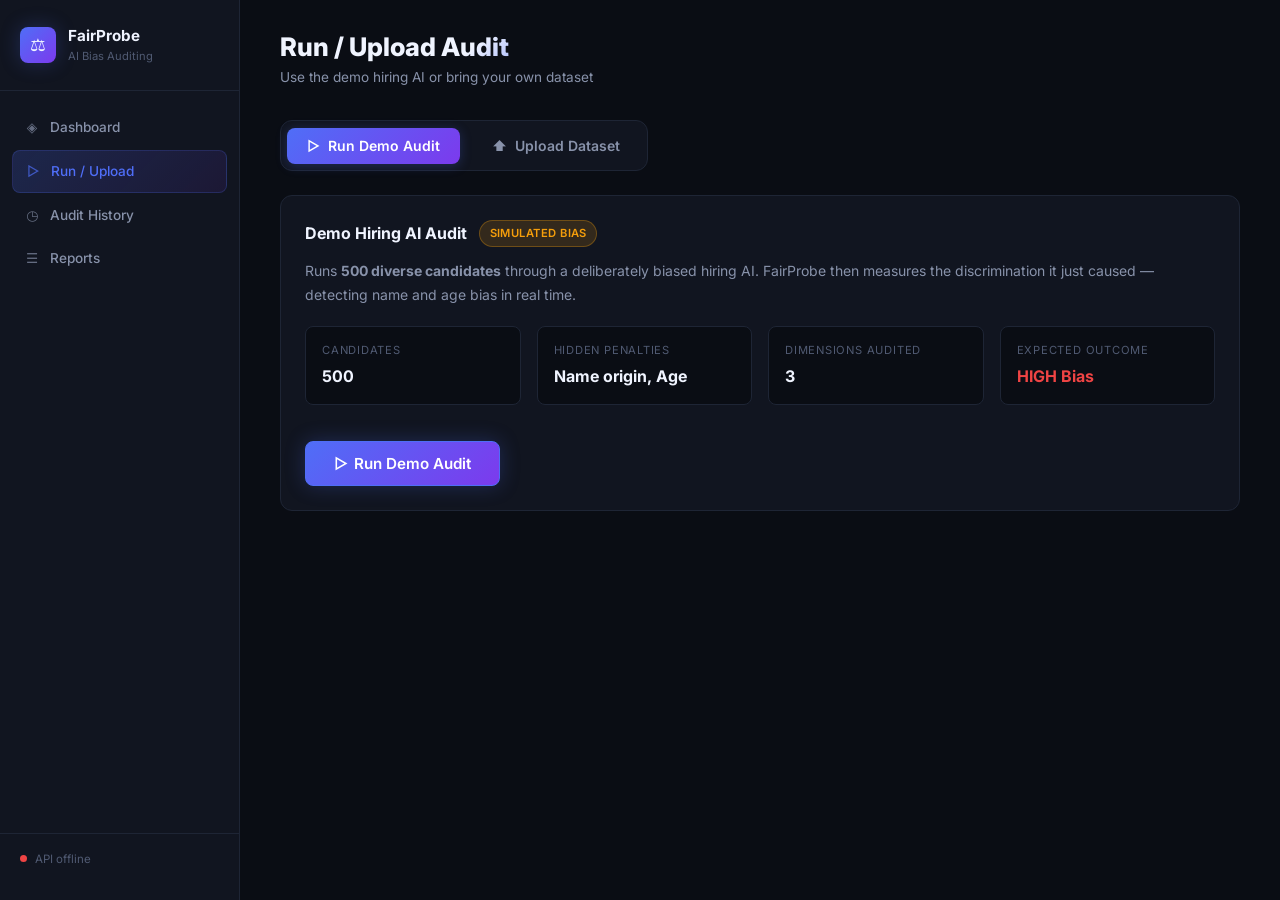
==== frontend/audit.html @ 2b92f5e0 "Save existing state with backend security fixes and base frontend" ====
<!DOCTYPE html>
<html lang="en">
<head>
  <meta charset="UTF-8" />
  <meta name="viewport" content="width=device-width, initial-scale=1.0" />
  <title>Run Audit — FairProbe</title>
  <meta name="description" content="Run a demo audit or upload your own dataset to detect AI bias." />
  <link rel="preconnect" href="https://fonts.googleapis.com" />
  <link href="https://fonts.googleapis.com/css2?family=Inter:wght@300;400;500;600;700;800&family=JetBrains+Mono:wght@400;500&display=swap" rel="stylesheet" />
  <link rel="stylesheet" href="css/style.css" />
</head>
<body>
  <nav class="sidebar" id="sidebar">
    <div class="sidebar-brand">
      <div class="brand-icon">⚖</div>
      <div>
        <div class="brand-name">FairProbe</div>
        <div class="brand-sub">AI Bias Auditing</div>
      </div>
    </div>
    <ul class="nav-list">
      <li><a href="index.html" class="nav-link">
        <span class="nav-icon">◈</span> Dashboard
      </a></li>
      <li><a href="audit.html" class="nav-link active">
        <span class="nav-icon">▷</span> Run / Upload
      </a></li>
      <li><a href="history.html" class="nav-link">
        <span class="nav-icon">◷</span> Audit History
      </a></li>
      <li><a href="report.html" class="nav-link">
        <span class="nav-icon">☰</span> Reports
      </a></li>
    </ul>
    <div class="sidebar-footer">
      <div class="status-dot" id="api-status-dot"></div>
      <span id="api-status-label">Connecting…</span>
    </div>
  </nav>

  <main class="main">
    <header class="topbar">
      <div>
        <h1 class="page-title">Run / Upload Audit</h1>
        <p class="page-sub">Use the demo hiring AI or bring your own dataset</p>
      </div>
    </header>

    <!-- Mode Toggle -->
    <div class="mode-toggle" id="mode-toggle">
      <button class="mode-btn mode-btn--active" id="tab-demo" onclick="switchMode('demo')">
        <span>▷</span> Run Demo Audit
      </button>
      <button class="mode-btn" id="tab-upload" onclick="switchMode('upload')">
        <span>⬆</span> Upload Dataset
      </button>
    </div>

    <!-- ── Demo Mode ── -->
    <section class="card" id="panel-demo">
      <div class="card-header">
        <h2 class="card-title">Demo Hiring AI Audit</h2>
        <span class="badge badge-warning">Simulated Bias</span>
      </div>
      <p class="card-desc">
        Runs <strong>500 diverse candidates</strong> through a deliberately biased hiring AI. 
        FairProbe then measures the discrimination it just caused — detecting name and age bias in real time.
      </p>

      <div class="info-grid">
        <div class="info-item">
          <div class="info-label">Candidates</div>
          <div class="info-val">500</div>
        </div>
        <div class="info-item">
          <div class="info-label">Hidden Penalties</div>
          <div class="info-val">Name origin, Age</div>
        </div>
        <div class="info-item">
          <div class="info-label">Dimensions Audited</div>
          <div class="info-val">3</div>
        </div>
        <div class="info-item">
          <div class="info-label">Expected Outcome</div>
          <div class="info-val text-danger">HIGH Bias</div>
        </div>
      </div>

      <button class="btn btn-primary btn-lg" id="btn-run-demo" onclick="runDemoAudit()">
        <span id="run-icon">▷</span>
        <span id="run-label">Run Demo Audit</span>
      </button>

      <div class="result-box" id="demo-result" style="display:none"></div>
    </section>

    <!-- ── Upload Mode ── -->
    <section class="card" id="panel-upload" style="display:none">
      <div class="card-header">
        <h2 class="card-title">Upload Existing Dataset</h2>
        <span class="badge badge-info">CSV or JSON</span>
      </div>
      <p class="card-desc">
        Upload a file containing your existing application decisions. 
        FairProbe will run its full bias analysis on your real-world data.
      </p>

      <!-- Format Guide -->
      <div class="format-tabs">
        <button class="fmt-tab fmt-tab--active" onclick="showFmt('csv')">CSV Format</button>
        <button class="fmt-tab" onclick="showFmt('json')">JSON Format</button>
      </div>

      <div class="format-example" id="fmt-csv">
        <div class="code-label">Required: <code>decision</code> column · Optional: name, age, ethnicity, experience, gpa, score</div>
        <pre class="code-block">name,age,ethnicity,experience,gpa,decision,score
James Smith,30,Caucasian,5,3.5,accepted,75
Mohammed Hassan,28,Middle Eastern,5,3.5,rejected,44
Lakisha Williams,27,African American,4,3.6,rejected,38
Emily White,29,Caucasian,4,3.4,accepted,70</pre>
      </div>

      <div class="format-example" id="fmt-json" style="display:none">
        <div class="code-label">Array of objects — same fields apply</div>
        <pre class="code-block">[
  {"name": "James Smith", "age": 30, "ethnicity": "Caucasian",
   "experience": 5, "gpa": 3.5, "decision": "accepted", "score": 75},
  {"name": "Mohammed Hassan", "age": 28, "ethnicity": "Middle Eastern",
   "experience": 5, "gpa": 3.5, "decision": "rejected", "score": 44}
]</pre>
      </div>

      <!-- Drop Zone -->
      <div class="dropzone" id="dropzone"
           ondragover="handleDragOver(event)"
           ondragleave="handleDragLeave(event)"
           ondrop="handleDrop(event)"
           onclick="document.getElementById('file-input').click()">
        <div class="drop-icon">⬆</div>
        <div class="drop-title">Drop your file here</div>
        <div class="drop-sub">or click to browse · .csv or .json · max 10 MB</div>
        <input type="file" id="file-input" accept=".csv,.json" style="display:none" onchange="handleFileSelect(event)" />
      </div>

      <!-- File Preview -->
      <div class="file-preview" id="file-preview" style="display:none">
        <div class="file-preview-header">
          <div class="file-info">
            <span class="file-icon">📄</span>
            <div>
              <div class="file-name" id="file-name"></div>
              <div class="file-meta" id="file-meta"></div>
            </div>
          </div>
          <button class="btn btn-ghost btn-sm" onclick="clearFile()">✕ Remove</button>
        </div>
        <!-- CSV Preview Table -->
        <div id="csv-preview-wrap" style="display:none">
          <div class="preview-label">Preview (first 5 rows)</div>
          <div class="table-wrap">
            <table class="data-table" id="preview-table">
              <thead id="preview-head"></thead>
              <tbody id="preview-body"></tbody>
            </table>
          </div>
        </div>
      </div>

      <button class="btn btn-primary btn-lg" id="btn-upload" onclick="uploadDataset()" disabled>
        <span id="upload-icon">⬆</span>
        <span id="upload-label">Upload & Analyse</span>
      </button>

      <div class="result-box" id="upload-result" style="display:none"></div>
    </section>
  </main>

  <script src="js/config.js"></script>
  <script src="js/api.js"></script>
  <script src="js/audit.js"></script>
</body>
</html>
---- frontend/css/style.css ----
/* ── FairProbe Design System ────────────────────────────────────────────────── */

:root {
  --bg:          #0a0d14;
  --bg-card:     #111520;
  --bg-hover:    #161b2a;
  --bg-input:    #0e1219;
  --border:      #1e2535;
  --border-soft: #252d40;

  --accent:      #4f6ef7;
  --accent-glow: rgba(79,110,247,0.25);
  --accent-2:    #7c3aed;

  --success:     #22c55e;
  --warning:     #f59e0b;
  --danger:      #ef4444;
  --info:        #38bdf8;

  --text-1:      #f0f4ff;
  --text-2:      #8892aa;
  --text-3:      #505a72;

  --sidebar-w:   240px;
  --radius:      12px;
  --radius-sm:   8px;
  --shadow:      0 4px 24px rgba(0,0,0,0.5);
  --transition:  0.18s ease;
}

*, *::before, *::after { box-sizing: border-box; margin: 0; padding: 0; }

html { scroll-behavior: smooth; }

body {
  font-family: 'Inter', system-ui, sans-serif;
  background: var(--bg);
  color: var(--text-1);
  display: flex;
  min-height: 100vh;
  font-size: 14px;
  line-height: 1.6;
}

/* ── Scrollbar ─────────────────────────────────────────────────────────────── */
::-webkit-scrollbar { width: 6px; height: 6px; }
::-webkit-scrollbar-track { background: var(--bg); }
::-webkit-scrollbar-thumb { background: var(--border-soft); border-radius: 4px; }

/* ── Sidebar ───────────────────────────────────────────────────────────────── */
.sidebar {
  width: var(--sidebar-w);
  min-height: 100vh;
  background: var(--bg-card);
  border-right: 1px solid var(--border);
  display: flex;
  flex-direction: column;
  position: fixed;
  top: 0; left: 0; bottom: 0;
  z-index: 100;
  padding: 1.5rem 0;
}

.sidebar-brand {
  display: flex;
  align-items: center;
  gap: 0.75rem;
  padding: 0 1.25rem 1.5rem;
  border-bottom: 1px solid var(--border);
  margin-bottom: 1rem;
}

.brand-icon {
  width: 36px; height: 36px;
  background: linear-gradient(135deg, var(--accent), var(--accent-2));
  border-radius: var(--radius-sm);
  display: flex; align-items: center; justify-content: center;
  font-size: 1.1rem;
  flex-shrink: 0;
  box-shadow: 0 0 20px var(--accent-glow);
}

.brand-name { font-weight: 700; font-size: 0.95rem; }
.brand-sub  { font-size: 0.7rem; color: var(--text-3); }

.nav-list { list-style: none; padding: 0 0.75rem; flex: 1; }

.nav-link {
  display: flex;
  align-items: center;
  gap: 0.65rem;
  padding: 0.6rem 0.75rem;
  border-radius: var(--radius-sm);
  color: var(--text-2);
  text-decoration: none;
  font-size: 0.85rem;
  font-weight: 500;
  transition: background var(--transition), color var(--transition);
  margin-bottom: 2px;
}

.nav-link:hover { background: var(--bg-hover); color: var(--text-1); }
.nav-link.active {
  background: linear-gradient(135deg, rgba(79,110,247,0.2), rgba(124,58,237,0.1));
  color: var(--accent);
  border: 1px solid rgba(79,110,247,0.2);
}

.nav-icon { width: 1rem; text-align: center; opacity: 0.7; }

.sidebar-footer {
  padding: 1rem 1.25rem 0.5rem;
  border-top: 1px solid var(--border);
  display: flex;
  align-items: center;
  gap: 0.5rem;
  font-size: 0.72rem;
  color: var(--text-3);
}

.status-dot {
  width: 7px; height: 7px;
  border-radius: 50%;
  background: var(--text-3);
  flex-shrink: 0;
  transition: background 0.4s;
}
.status-dot.online  { background: var(--success); box-shadow: 0 0 6px var(--success); }
.status-dot.offline { background: var(--danger); }

/* ── Main ──────────────────────────────────────────────────────────────────── */
.main {
  margin-left: var(--sidebar-w);
  flex: 1;
  padding: 2rem 2.5rem;
  max-width: 1200px;
}

/* ── Topbar ────────────────────────────────────────────────────────────────── */
.topbar {
  display: flex;
  align-items: flex-start;
  justify-content: space-between;
  margin-bottom: 2rem;
}

.page-title {
  font-size: 1.6rem;
  font-weight: 800;
  background: linear-gradient(135deg, var(--text-1) 60%, var(--accent));
  -webkit-background-clip: text;
  -webkit-text-fill-color: transparent;
  background-clip: text;
  line-height: 1.2;
}

.page-sub { color: var(--text-2); font-size: 0.85rem; margin-top: 0.25rem; }

.topbar-actions { display: flex; gap: 0.75rem; }

/* ── Alert Banner ──────────────────────────────────────────────────────────── */
.alert-banner {
  background: rgba(245,158,11,0.1);
  border: 1px solid rgba(245,158,11,0.3);
  color: var(--warning);
  padding: 0.75rem 1.25rem;
  border-radius: var(--radius-sm);
  margin-bottom: 1.5rem;
  font-size: 0.85rem;
  display: flex;
  gap: 0.5rem;
  align-items: center;
}

.inline-link { color: var(--accent); text-decoration: underline; cursor: pointer; }

/* ── KPI Grid ──────────────────────────────────────────────────────────────── */
.kpi-grid {
  display: grid;
  grid-template-columns: repeat(auto-fit, minmax(200px, 1fr));
  gap: 1rem;
  margin-bottom: 2rem;
}

.kpi-card {
  background: var(--bg-card);
  border: 1px solid var(--border);
  border-radius: var(--radius);
  padding: 1.25rem 1.5rem;
  transition: border-color var(--transition), box-shadow var(--transition);
}

.kpi-card:hover {
  border-color: var(--border-soft);
  box-shadow: var(--shadow);
}

.kpi-card--alert { border-color: rgba(239,68,68,0.3); background: rgba(239,68,68,0.05); }

.kpi-label { font-size: 0.75rem; color: var(--text-2); text-transform: uppercase; letter-spacing: 0.08em; margin-bottom: 0.5rem; }
.kpi-value { font-size: 2rem; font-weight: 800; font-family: 'JetBrains Mono', monospace; color: var(--text-1); }

/* ── Section ───────────────────────────────────────────────────────────────── */
.section { margin-bottom: 2.5rem; }

.section-header {
  display: flex;
  align-items: center;
  justify-content: space-between;
  margin-bottom: 1rem;
  flex-wrap: wrap;
  gap: 0.75rem;
}

.section-title { font-size: 1rem; font-weight: 700; }

/* ── Card ──────────────────────────────────────────────────────────────────── */
.card {
  background: var(--bg-card);
  border: 1px solid var(--border);
  border-radius: var(--radius);
  padding: 1.5rem;
  margin-bottom: 1.5rem;
}

.card-header {
  display: flex;
  align-items: center;
  gap: 0.75rem;
  margin-bottom: 0.75rem;
  flex-wrap: wrap;
}

.card-title { font-size: 1rem; font-weight: 700; }
.card-desc  { color: var(--text-2); font-size: 0.875rem; line-height: 1.7; margin-bottom: 1.25rem; }

/* ── Tabs ──────────────────────────────────────────────────────────────────── */
.tab-group {
  display: flex;
  gap: 0.4rem;
  flex-wrap: wrap;
}

.tab-btn {
  padding: 0.35rem 0.85rem;
  border-radius: 20px;
  border: 1px solid var(--border);
  background: transparent;
  color: var(--text-2);
  font-size: 0.78rem;
  cursor: pointer;
  transition: all var(--transition);
  font-family: inherit;
}

.tab-btn:hover { border-color: var(--accent); color: var(--accent); }
.tab-btn.active { background: var(--accent); border-color: var(--accent); color: #fff; }

/* ── Table ─────────────────────────────────────────────────────────────────── */
.table-wrap {
  overflow-x: auto;
  border-radius: var(--radius-sm);
  border: 1px solid var(--border);
}

.data-table {
  width: 100%;
  border-collapse: collapse;
  font-size: 0.83rem;
}

.data-table th {
  background: rgba(255,255,255,0.03);
  padding: 0.7rem 1rem;
  text-align: left;
  font-size: 0.72rem;
  font-weight: 600;
  text-transform: uppercase;
  letter-spacing: 0.07em;
  color: var(--text-2);
  border-bottom: 1px solid var(--border);
  white-space: nowrap;
}

.data-table td {
  padding: 0.75rem 1rem;
  border-bottom: 1px solid var(--border);
  color: var(--text-1);
  vertical-align: middle;
}

.data-table tr:last-child td { border-bottom: none; }
.data-table tbody tr:hover { background: var(--bg-hover); }

.empty-row { text-align: center; color: var(--text-3); padding: 2rem !important; }

/* Row styling for severity */
tr.row-high   td:last-child { color: var(--danger); }
tr.row-medium td:last-child { color: var(--warning); }
tr.row-low    td:last-child { color: var(--success); }

/* ── Badges ─────────────────────────────────────────────────────────────────── */
.badge {
  padding: 0.2rem 0.6rem;
  border-radius: 20px;
  font-size: 0.7rem;
  font-weight: 600;
  letter-spacing: 0.04em;
  text-transform: uppercase;
  white-space: nowrap;
}

.badge-ghost   { background: var(--border); color: var(--text-2); }
.badge-success { background: rgba(34,197,94,0.15); color: var(--success); border: 1px solid rgba(34,197,94,0.3); }
.badge-warning { background: rgba(245,158,11,0.15); color: var(--warning); border: 1px solid rgba(245,158,11,0.3); }
.badge-danger  { background: rgba(239,68,68,0.15); color: var(--danger); border: 1px solid rgba(239,68,68,0.3); }
.badge-info    { background: rgba(56,189,248,0.15); color: var(--info); border: 1px solid rgba(56,189,248,0.3); }
.badge-accent  { background: rgba(79,110,247,0.2); color: var(--accent); border: 1px solid rgba(79,110,247,0.3); }

/* ── Severity Pills ─────────────────────────────────────────────────────────── */
.severity-pill {
  display: inline-block;
  padding: 0.15rem 0.5rem;
  border-radius: 10px;
  font-size: 0.7rem;
  font-weight: 700;
}

.severity-HIGH   { background: rgba(239,68,68,0.15); color: var(--danger); }
.severity-MEDIUM { background: rgba(245,158,11,0.15); color: var(--warning); }
.severity-LOW    { background: rgba(34,197,94,0.15); color: var(--success); }
.severity-NONE   { background: rgba(56,189,248,0.1); color: var(--info); }

/* Rate bar */
.rate-bar-wrap { display: flex; align-items: center; gap: 0.5rem; }
.rate-bar { height: 4px; border-radius: 2px; background: var(--border); flex: 1; min-width: 60px; }
.rate-bar-fill { height: 100%; border-radius: 2px; transition: width 0.5s ease; }

/* ── Buttons ────────────────────────────────────────────────────────────────── */
.btn {
  display: inline-flex;
  align-items: center;
  gap: 0.4rem;
  padding: 0.5rem 1.1rem;
  border-radius: var(--radius-sm);
  font-family: inherit;
  font-size: 0.85rem;
  font-weight: 600;
  cursor: pointer;
  transition: all var(--transition);
  border: 1px solid transparent;
  white-space: nowrap;
  text-decoration: none;
}

.btn:disabled { opacity: 0.45; cursor: not-allowed; }

.btn-primary {
  background: linear-gradient(135deg, var(--accent), var(--accent-2));
  color: #fff;
  border-color: var(--accent);
  box-shadow: 0 0 20px var(--accent-glow);
}
.btn-primary:hover:not(:disabled) {
  box-shadow: 0 0 30px rgba(79,110,247,0.45);
  transform: translateY(-1px);
}

.btn-ghost {
  background: transparent;
  color: var(--text-2);
  border-color: var(--border);
}
.btn-ghost:hover:not(:disabled) {
  border-color: var(--border-soft);
  color: var(--text-1);
  background: var(--bg-hover);
}

.btn-sm  { padding: 0.3rem 0.75rem; font-size: 0.78rem; }
.btn-lg  { padding: 0.75rem 1.75rem; font-size: 0.95rem; margin-top: 1.25rem; }

/* ── Action Cards ───────────────────────────────────────────────────────────── */
.action-grid {
  display: grid;
  grid-template-columns: repeat(auto-fit, minmax(200px, 1fr));
  gap: 1rem;
}

.action-card {
  background: var(--bg);
  border: 1px solid var(--border);
  border-radius: var(--radius);
  padding: 1.25rem;
  text-align: left;
  cursor: pointer;
  transition: all var(--transition);
  font-family: inherit;
  color: var(--text-1);
}

.action-card:hover {
  border-color: var(--accent);
  background: rgba(79,110,247,0.05);
  box-shadow: 0 0 20px var(--accent-glow);
  transform: translateY(-2px);
}

.action-icon  { font-size: 1.5rem; margin-bottom: 0.5rem; }
.action-title { font-size: 0.9rem; font-weight: 700; margin-bottom: 0.3rem; }
.action-desc  { font-size: 0.78rem; color: var(--text-2); line-height: 1.5; }

/* ── Result Box ─────────────────────────────────────────────────────────────── */
.result-box {
  margin-top: 1.25rem;
  padding: 1.25rem;
  background: var(--bg);
  border: 1px solid var(--border-soft);
  border-radius: var(--radius-sm);
  font-size: 0.84rem;
  line-height: 1.75;
  white-space: pre-wrap;
  color: var(--text-1);
  font-family: 'JetBrains Mono', monospace;
  max-height: 500px;
  overflow-y: auto;
  animation: fadeIn 0.3s ease;
}

.result-box.is-error { border-color: rgba(239,68,68,0.4); color: var(--danger); }
.result-box.is-loading { color: var(--text-3); }

/* ── Mode Toggle ────────────────────────────────────────────────────────────── */
.mode-toggle {
  display: flex;
  gap: 0.75rem;
  margin-bottom: 1.5rem;
  background: var(--bg-card);
  border: 1px solid var(--border);
  border-radius: var(--radius);
  padding: 0.4rem;
  width: fit-content;
}

.mode-btn {
  display: flex;
  align-items: center;
  gap: 0.5rem;
  padding: 0.6rem 1.25rem;
  border-radius: var(--radius-sm);
  border: none;
  background: transparent;
  color: var(--text-2);
  font-family: inherit;
  font-size: 0.875rem;
  font-weight: 600;
  cursor: pointer;
  transition: all var(--transition);
}

.mode-btn--active {
  background: linear-gradient(135deg, var(--accent), var(--accent-2));
  color: #fff;
  box-shadow: 0 2px 12px var(--accent-glow);
}

/* ── Info Grid (audit.html) ─────────────────────────────────────────────────── */
.info-grid {
  display: grid;
  grid-template-columns: repeat(auto-fit, minmax(140px, 1fr));
  gap: 1rem;
  margin-bottom: 1rem;
}

.info-item { background: var(--bg); border: 1px solid var(--border); border-radius: var(--radius-sm); padding: 0.9rem 1rem; }
.info-label { font-size: 0.7rem; color: var(--text-3); text-transform: uppercase; letter-spacing: 0.07em; margin-bottom: 0.25rem; }
.info-val   { font-size: 1rem; font-weight: 700; color: var(--text-1); }
.text-danger { color: var(--danger) !important; }

/* ── Format Tabs ────────────────────────────────────────────────────────────── */
.format-tabs {
  display: flex;
  gap: 0.4rem;
  margin-bottom: 0.75rem;
}

.fmt-tab {
  padding: 0.3rem 0.8rem;
  border-radius: 6px;
  border: 1px solid var(--border);
  background: transparent;
  color: var(--text-2);
  font-size: 0.78rem;
  font-weight: 600;
  cursor: pointer;
  font-family: inherit;
  transition: all var(--transition);
}

.fmt-tab--active { background: var(--bg-hover); color: var(--text-1); border-color: var(--border-soft); }

.format-example { margin-bottom: 1.25rem; }
.code-label { font-size: 0.75rem; color: var(--text-2); margin-bottom: 0.4rem; }
.code-label code { background: var(--border); padding: 0.1rem 0.35rem; border-radius: 4px; font-family: 'JetBrains Mono', monospace; }

.code-block {
  background: var(--bg);
  border: 1px solid var(--border);
  border-radius: var(--radius-sm);
  padding: 1rem;
  font-family: 'JetBrains Mono', monospace;
  font-size: 0.78rem;
  color: var(--info);
  line-height: 1.7;
  overflow-x: auto;
}

/* ── Drop Zone ──────────────────────────────────────────────────────────────── */
.dropzone {
  border: 2px dashed var(--border-soft);
  border-radius: var(--radius);
  padding: 3rem 2rem;
  text-align: center;
  cursor: pointer;
  transition: all var(--transition);
  margin: 1rem 0;
}

.dropzone:hover, .dropzone.drag-over {
  border-color: var(--accent);
  background: rgba(79,110,247,0.04);
}

.drop-icon  { font-size: 2rem; margin-bottom: 0.5rem; opacity: 0.6; }
.drop-title { font-size: 0.95rem; font-weight: 600; margin-bottom: 0.25rem; }
.drop-sub   { font-size: 0.78rem; color: var(--text-3); }

/* ── File Preview ───────────────────────────────────────────────────────────── */
.file-preview {
  border: 1px solid var(--border-soft);
  border-radius: var(--radius);
  overflow: hidden;
  margin: 0.75rem 0;
  animation: fadeIn 0.25s ease;
}

.file-preview-header {
  display: flex;
  align-items: center;
  justify-content: space-between;
  padding: 0.85rem 1rem;
  background: rgba(79,110,247,0.05);
  border-bottom: 1px solid var(--border);
}

.file-info  { display: flex; align-items: center; gap: 0.75rem; }
.file-icon  { font-size: 1.5rem; }
.file-name  { font-weight: 600; font-size: 0.875rem; }
.file-meta  { font-size: 0.75rem; color: var(--text-2); }
.preview-label { font-size: 0.72rem; color: var(--text-2); padding: 0.6rem 1rem 0.25rem; text-transform: uppercase; letter-spacing: 0.06em; }

/* ── Spinner ────────────────────────────────────────────────────────────────── */
.spinner-wrap {
  display: flex;
  flex-direction: column;
  align-items: center;
  gap: 1rem;
  padding: 3rem;
  color: var(--text-2);
  font-size: 0.875rem;
}

.spinner {
  width: 36px; height: 36px;
  border: 3px solid var(--border);
  border-top-color: var(--accent);
  border-radius: 50%;
  animation: spin 0.8s linear infinite;
}

/* ── Report Page ────────────────────────────────────────────────────────────── */
.form-label { display: block; font-size: 0.78rem; color: var(--text-2); text-transform: uppercase; letter-spacing: 0.07em; margin-bottom: 0.5rem; }

.form-select {
  background: var(--bg-input);
  border: 1px solid var(--border);
  border-radius: var(--radius-sm);
  color: var(--text-1);
  font-family: inherit;
  font-size: 0.875rem;
  padding: 0.55rem 0.9rem;
  flex: 1;
  min-width: 220px;
  transition: border-color var(--transition);
  appearance: none;
  cursor: pointer;
}

.form-select:focus { outline: none; border-color: var(--accent); }
.select-row { display: flex; gap: 0.75rem; align-items: center; flex-wrap: wrap; }

.finding-card {
  background: var(--bg);
  border: 1px solid var(--border);
  border-radius: var(--radius-sm);
  padding: 1rem 1.25rem;
  margin-bottom: 0.75rem;
  display: grid;
  gap: 0.3rem;
}

.finding-header { display: flex; align-items: center; gap: 0.6rem; flex-wrap: wrap; }
.finding-dim    { font-weight: 700; font-size: 0.875rem; }
.finding-group  { font-size: 0.78rem; color: var(--text-2); }
.finding-evidence { font-size: 0.83rem; color: var(--text-2); line-height: 1.6; margin-top: 0.25rem; }

.report-text {
  font-size: 0.875rem;
  line-height: 1.9;
  color: var(--text-2);
  white-space: pre-wrap;
  font-family: 'Inter', sans-serif;
}

.summary-quote {
  border-left: 3px solid var(--accent);
  padding-left: 1.25rem;
  color: var(--text-2);
  font-size: 0.925rem;
  line-height: 1.9;
  font-style: italic;
}

.report-actions { display: flex; justify-content: flex-end; gap: 0.75rem; padding-top: 0.5rem; }

.empty-prompt {
  text-align: center;
  padding: 3rem;
  color: var(--text-2);
  font-size: 0.875rem;
  line-height: 1.8;
}
.empty-icon { font-size: 2.5rem; margin-bottom: 0.75rem; }

/* ── Utility ────────────────────────────────────────────────────────────────── */
.mono { font-family: 'JetBrains Mono', monospace; }

.text-success { color: var(--success) !important; }
.text-warning { color: var(--warning) !important; }
.text-danger  { color: var(--danger)  !important; }
.text-info    { color: var(--info)    !important; }
.text-muted   { color: var(--text-3)  !important; }

/* ── Animations ─────────────────────────────────────────────────────────────── */
@keyframes fadeIn {
  from { opacity: 0; transform: translateY(6px); }
  to   { opacity: 1; transform: translateY(0); }
}

@keyframes spin {
  to { transform: rotate(360deg); }
}

/* ── Responsive ─────────────────────────────────────────────────────────────── */
@media (max-width: 768px) {
  .sidebar { transform: translateX(-100%); }
  .main    { margin-left: 0; padding: 1.25rem; }
  .kpi-grid { grid-template-columns: 1fr 1fr; }
  .action-grid { grid-template-columns: 1fr; }
  .charts-row { grid-template-columns: 1fr !important; }
}

/* ── Chart Layout ────────────────────────────────────────────────────────────── */

.charts-row {
  display: grid;
  grid-template-columns: 280px 1fr 280px;
  gap: 1rem;
  margin-bottom: 2rem;
  align-items: start;
}

.charts-row--compact {
  grid-template-columns: 1fr 260px;
  margin-bottom: 1.25rem;
}

.chart-card {
  background: var(--bg-card);
  border: 1px solid var(--border);
  border-radius: var(--radius);
  padding: 1.25rem;
  transition: border-color var(--transition), box-shadow var(--transition);
  animation: fadeIn 0.4s ease;
}

.chart-card:hover {
  border-color: var(--border-soft);
  box-shadow: 0 0 24px rgba(79,110,247,0.08);
}

.chart-card--wide {
  /* spans full available width when in compact 2-col grid */
}

.chart-card-title {
  font-size: 0.75rem;
  font-weight: 600;
  text-transform: uppercase;
  letter-spacing: 0.08em;
  color: var(--text-2);
  margin-bottom: 1rem;
}

/* Fixed-height wrappers so Chart.js respects maintainAspectRatio: false */
.chart-wrap {
  position: relative;
}

.chart-wrap--donut {
  height: 220px;
  display: flex;
  align-items: center;
  justify-content: center;
}

.chart-wrap--bar {
  height: 220px;
}

/* Taller bar for stacked charts (history detail) */
.charts-row--compact .chart-wrap--bar {
  height: 200px;
}
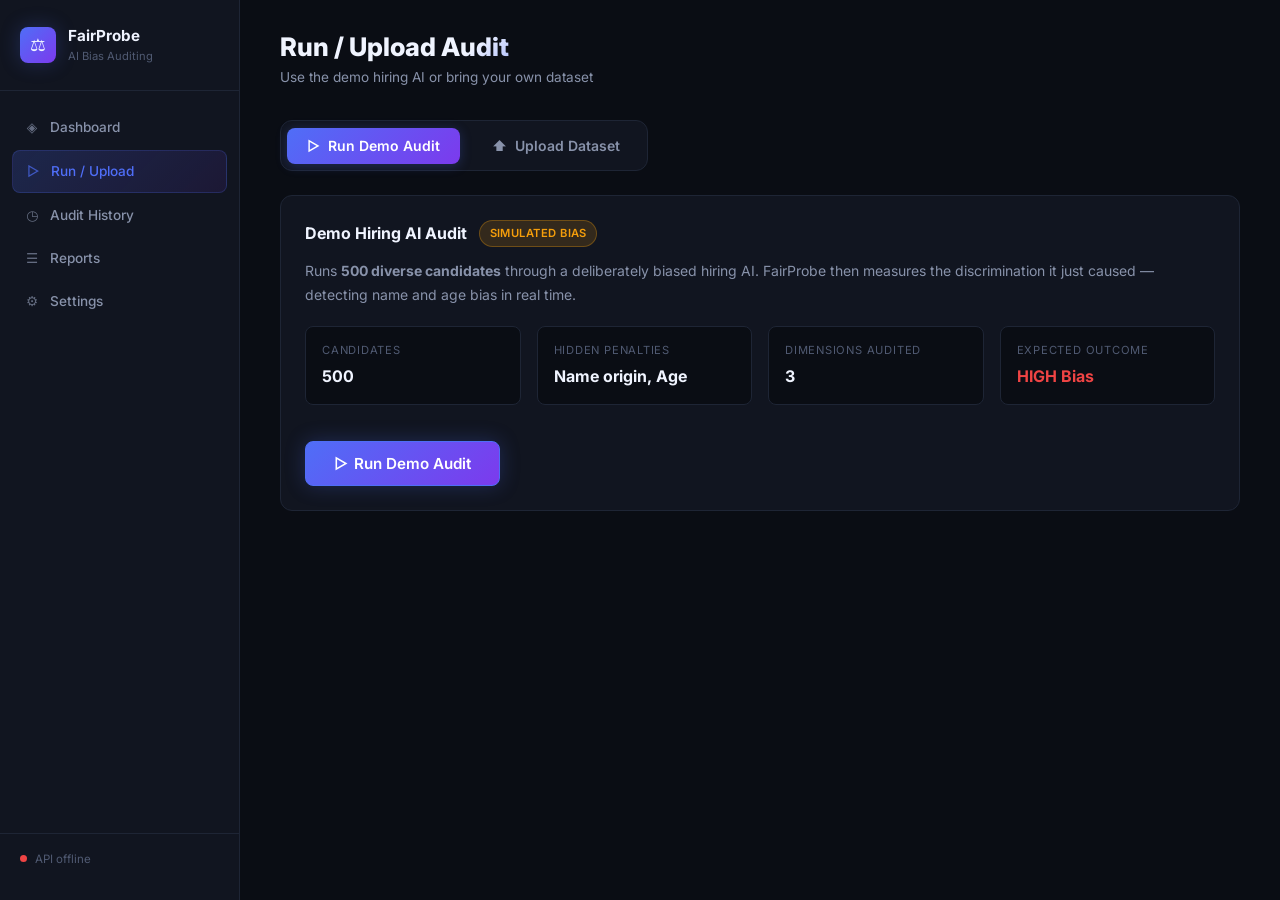
==== commit 238cf680: "Feature: configurable point system, settings page, and graphs added" ====
--- a/frontend/audit.html
+++ b/frontend/audit.html
@@ -30,6 +30,9 @@
       </a></li>
       <li><a href="report.html" class="nav-link">
         <span class="nav-icon">☰</span> Reports
+      </a></li>
+      <li><a href="settings.html" class="nav-link">
+        <span class="nav-icon">⚙</span> Settings
       </a></li>
     </ul>
     <div class="sidebar-footer">
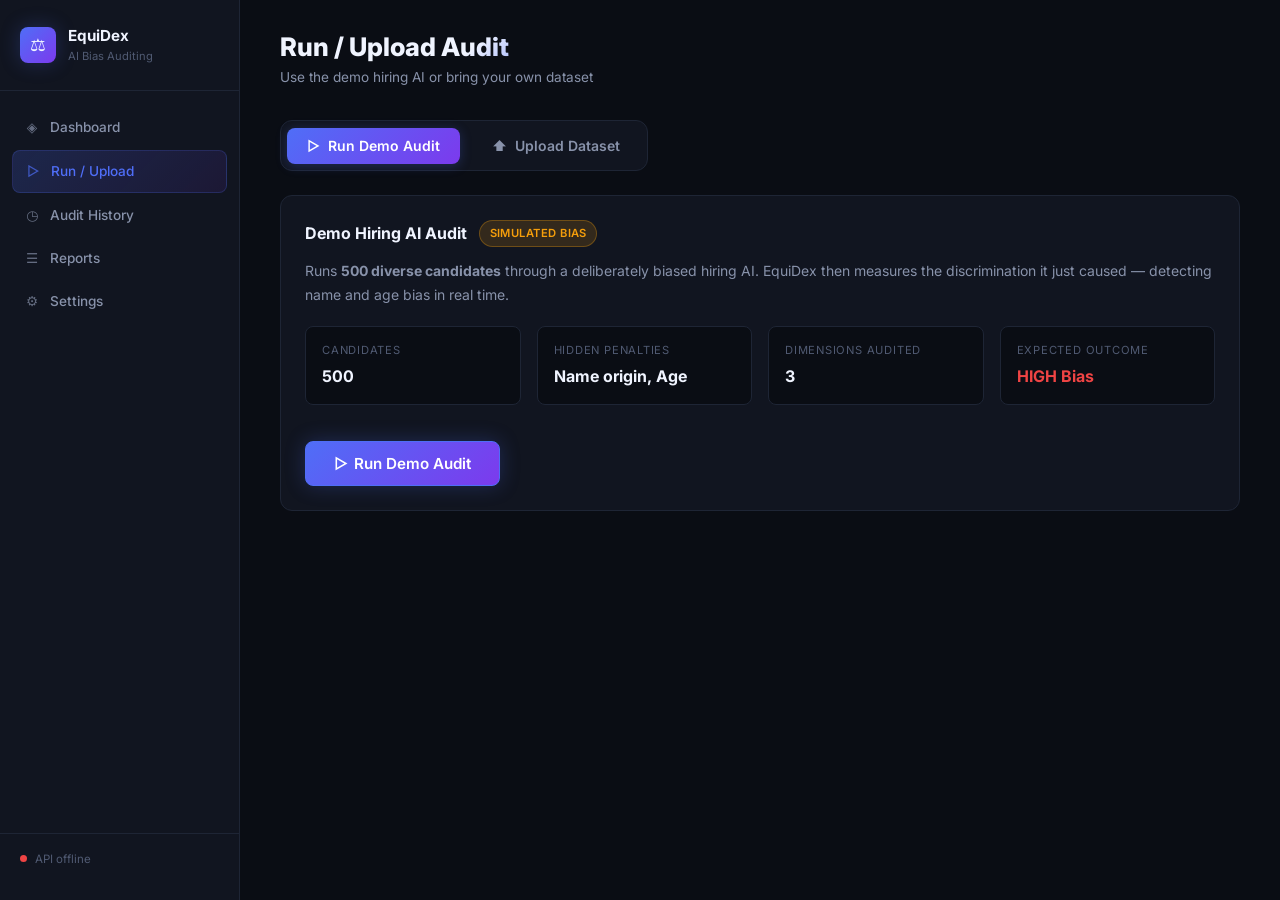
==== commit d5ce12c0: "Update EquiDex platform with complete data persistence and deployment setup" ====
--- a/frontend/audit.html
+++ b/frontend/audit.html
@@ -3,7 +3,7 @@
 <head>
   <meta charset="UTF-8" />
   <meta name="viewport" content="width=device-width, initial-scale=1.0" />
-  <title>Run Audit — FairProbe</title>
+  <title>Run Audit — EquiDex</title>
   <meta name="description" content="Run a demo audit or upload your own dataset to detect AI bias." />
   <link rel="preconnect" href="https://fonts.googleapis.com" />
   <link href="https://fonts.googleapis.com/css2?family=Inter:wght@300;400;500;600;700;800&family=JetBrains+Mono:wght@400;500&display=swap" rel="stylesheet" />
@@ -14,7 +14,7 @@
     <div class="sidebar-brand">
       <div class="brand-icon">⚖</div>
       <div>
-        <div class="brand-name">FairProbe</div>
+        <div class="brand-name">EquiDex</div>
         <div class="brand-sub">AI Bias Auditing</div>
       </div>
     </div>
@@ -67,7 +67,7 @@
       </div>
       <p class="card-desc">
         Runs <strong>500 diverse candidates</strong> through a deliberately biased hiring AI. 
-        FairProbe then measures the discrimination it just caused — detecting name and age bias in real time.
+        EquiDex then measures the discrimination it just caused — detecting name and age bias in real time.
       </p>
 
       <div class="info-grid">
@@ -105,7 +105,7 @@
       </div>
       <p class="card-desc">
         Upload a file containing your existing application decisions. 
-        FairProbe will run its full bias analysis on your real-world data.
+        EquiDex will run its full bias analysis on your real-world data.
       </p>
 
       <!-- Format Guide -->
--- a/frontend/css/style.css
+++ b/frontend/css/style.css
@@ -1,4 +1,4 @@
-/* ── FairProbe Design System ────────────────────────────────────────────────── */
+/* ── EquiDex Design System ────────────────────────────────────────────────── */
 
 :root {
   --bg:          #0a0d14;
@@ -718,14 +718,14 @@
 }
 
 .chart-wrap--donut {
-  height: 220px;
+  height: 300px;
   display: flex;
   align-items: center;
   justify-content: center;
 }
 
 .chart-wrap--bar {
-  height: 220px;
+  height: 300px;
 }
 
 /* Taller bar for stacked charts (history detail) */
